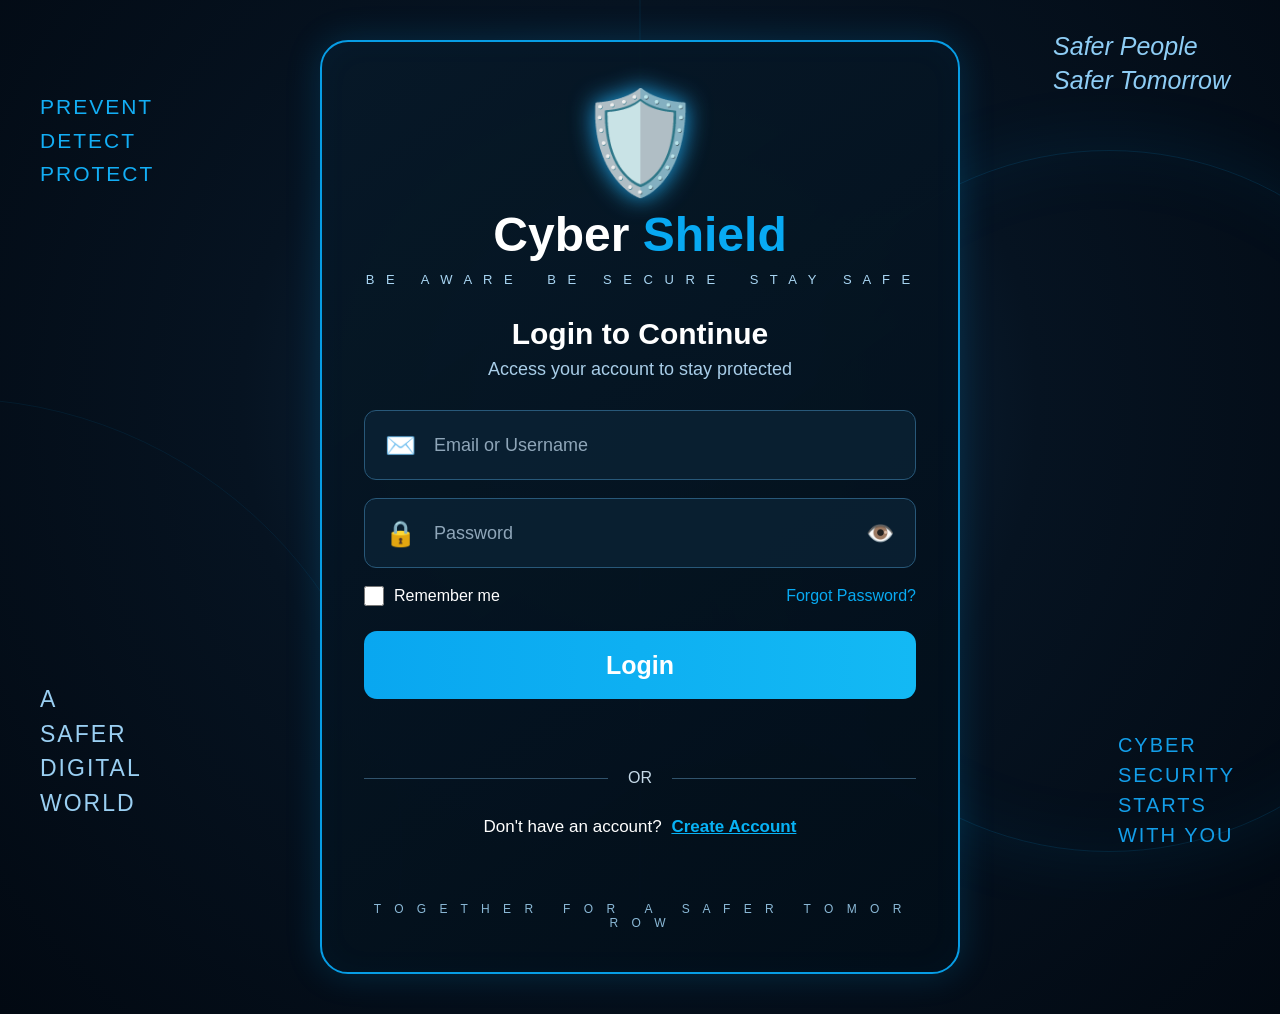
==== login.html @ 60ded63c "Add Cyber Shield Project" ====
<!DOCTYPE html>
<html lang="en">

<head>

    <meta charset="UTF-8">

    <meta name="viewport"
          content="width=device-width, initial-scale=1.0">

    <title>Login - Cyber Shield</title>

    <link rel="stylesheet" href="css/style.css">

</head>


<body class="login-page">


    <!-- Background Decoration -->

    <div class="login-background">

        <div class="cyber-lines"></div>

        <div class="login-left-text">
            PREVENT<br>
            DETECT<br>
            PROTECT
        </div>

        <div class="login-right-text">
            <i>Safer People</i><br>
            <i>Safer Tomorrow</i>
        </div>

        <div class="login-bottom-left">
            A<br>
            SAFER<br>
            DIGITAL<br>
            WORLD
        </div>

        <div class="login-bottom-right">
            CYBER<br>
            SECURITY<br>
            STARTS<br>
            WITH YOU
        </div>

    </div>


    <!-- Login Card -->

    <div class="login-container">

        <div class="login-card">


            <!-- Logo -->

            <div class="login-logo">

                <div class="shield-logo">
                    🛡️
                </div>

                <h1>
                    Cyber <span>Shield</span>
                </h1>

                <p class="logo-tagline">
                    B E &nbsp; A W A R E &nbsp;&nbsp;
                    B E &nbsp; S E C U R E &nbsp;&nbsp;
                    S T A Y &nbsp; S A F E
                </p>

            </div>


            <!-- Heading -->

            <h2>
                Login to Continue
            </h2>

            <p class="login-subtitle">
                Access your account to stay protected
            </p>


            <!-- Login Form -->

            <form id="loginForm">


                <!-- Email -->

                <div class="login-input">

                    <span>✉️</span>

                    <input
                        type="email"
                        id="loginEmail"
                        placeholder="Email or Username"
                    >

                </div>


                <!-- Password -->

                <div class="login-input">

                    <span>🔒</span>

                    <input
                        type="password"
                        id="loginPassword"
                        placeholder="Password"
                    >

                    <button
                        type="button"
                        id="toggleLoginPassword"
                        class="eye-button">

                        👁️

                    </button>

                </div>


                <!-- Remember + Forgot -->

                <div class="login-options">

                    <label class="remember">

                        <input
                            type="checkbox"
                            id="rememberMe"
                        >

                        <span>
                            Remember me
                        </span>

                    </label>


                    <a href="#" class="forgot-link">
                        Forgot Password?
                    </a>

                </div>


                <!-- Login Button -->

                <button
                    type="submit"
                    class="login-button">

                    Login

                </button>


                <!-- Result -->

                <div
                    id="loginResult"
                    class="login-result">
                </div>


            </form>


            <!-- OR -->

            <div class="or-divider">

                <span></span>

                <p>OR</p>

                <span></span>

            </div>


            <!-- Register -->

            <p class="create-account">

                Don't have an account?

                <a href="register.html">
                    Create Account
                </a>

            </p>


            <!-- Bottom Text -->

            <p class="login-footer-text">
                T O G E T H E R &nbsp; F O R &nbsp; A &nbsp;
                S A F E R &nbsp; T O M O R R O W
            </p>


        </div>

    </div>


    <script src="js/login.js"></script>

</body>

</html>
---- css/style.css ----
/* =========================
   GENERAL
========================= */

* {
    margin: 0;
    padding: 0;
    box-sizing: border-box;
}

body {
    font-family: Arial, sans-serif;
    background: #06101e;
    color: white;
}


/* =========================
   NAVBAR
========================= */

.navbar {
    height: 80px;
    padding: 0 8%;
    display: flex;
    justify-content: space-between;
    align-items: center;
    background: #08182a;
    border-bottom: 1px solid #1b3855;
}

.logo {
    font-size: 25px;
    font-weight: bold;
    color: white;
}

.nav-links {
    display: flex;
    gap: 30px;
}

.nav-links a {
    color: #dceeff;
    text-decoration: none;
    font-size: 16px;
}

.nav-links a:hover {
    color: #22d3ee;
}


/* =========================
   PASSWORD / URL PAGE
========================= */

.password-page {
    min-height: 75vh;
    padding: 70px 20px;
    display: flex;
    justify-content: center;
    align-items: center;
    background: #06101e;
}

.password-box {
    width: 100%;
    max-width: 700px;
    padding: 45px;
    background: #0b1b2d;
    border: 1px solid #1b3855;
    border-radius: 20px;
    box-shadow: 0 20px 50px rgba(0, 0, 0, 0.35);
}

.password-box h1 {
    font-size: 42px;
    margin-bottom: 15px;
}

.password-box > p {
    color: #9fb3c8;
    margin-bottom: 35px;
    font-size: 17px;
}


/* =========================
   INPUT
========================= */

.password-box input {
    width: 100%;
    padding: 17px;
    border: 1px solid #285071;
    border-radius: 10px;
    background: #071321;
    color: white;
    font-size: 16px;
    outline: none;
    margin-bottom: 20px;
}

.password-box input:focus {
    border-color: #22d3ee;
}


/* =========================
   BUTTON
========================= */

.check-btn {
    width: 100%;
    padding: 17px;
    border: none;
    border-radius: 10px;
    background: #22c7df;
    color: #03101b;
    font-size: 18px;
    font-weight: bold;
    cursor: pointer;
}

.check-btn:hover {
    background: #67e8f9;
}


/* =========================
   RESULT
========================= */

.password-result {
    margin-top: 25px;
    padding: 22px;
    border-radius: 12px;
    background: #061321;
    text-align: center;
    font-size: 20px;
    font-weight: bold;
}


/* =========================
   SECURITY CHECKS
========================= */

.url-checks {
    margin-top: 30px;
    padding-top: 25px;
    border-top: 1px solid #1b3855;
}

.url-checks h2 {
    margin-bottom: 20px;
}

.url-checks p {
    color: #b7c9da;
    margin: 15px 0;
    font-size: 16px;
}


/* =========================
   PASSWORD REQUIREMENTS
========================= */

.password-requirements {
    margin-top: 30px;
    padding-top: 25px;
    border-top: 1px solid #1b3855;
}

.password-requirements h2 {
    margin-bottom: 20px;
}


/* =========================
   STRENGTH METER
========================= */

.strength-container {
    margin-top: 25px;
}

.strength-title {
    color: white;
    font-weight: bold;
    margin-bottom: 10px;
}

.strength-bar {
    width: 100%;
    height: 12px;
    background: #17283b;
    border-radius: 20px;
    overflow: hidden;
}

.strength-fill {
    width: 0%;
    height: 100%;
    background: #22c55e;
    border-radius: 20px;
    transition: 0.4s;
}

#strength-text {
    margin-top: 10px;
    color: #9fb3c8;
    font-size: 14px;
}


/* =========================
   FOOTER
========================= */

footer {
    padding: 30px;
    text-align: center;
    background: #08182a;
    border-top: 1px solid #1b3855;
    color: #9fb3c8;
}

footer p {
    margin: 7px;
}


/* =========================
   RESPONSIVE
========================= */

@media (max-width: 768px) {

    .navbar {
        padding: 0 20px;
    }

    .nav-links {
        gap: 12px;
    }

    .nav-links a {
        font-size: 13px;
    }

    .password-box {
        padding: 25px;
    }

    .password-box h1 {
        font-size: 30px;
    }
}
/* =========================
   PHISHING AWARENESS
========================= */

.phishing-section {
    margin-top: 30px;
    padding-top: 25px;
    border-top: 1px solid #1b3855;
}

.phishing-section h2 {
    color: white;
    margin-bottom: 15px;
    font-size: 25px;
}

.phishing-section p {
    color: #b7c9da;
    font-size: 16px;
    line-height: 1.7;
    margin: 12px 0;
}


/* Phishing Example */

.phishing-example {
    margin-top: 30px;
    padding-top: 25px;
    border-top: 1px solid #1b3855;
}

.phishing-example h2 {
    margin-bottom: 20px;
}


/* Fake Message */

.fake-message {
    padding: 25px;
    background: #071321;
    border: 1px solid #713f3f;
    border-radius: 12px;
}

.fake-message strong {
    color: #ff6b6b;
    font-size: 18px;
}

.fake-message p {
    color: #b7c9da;
    line-height: 1.6;
    margin-top: 15px;
}
/* =========================
   PHISHING QUIZ
========================= */

.phishing-quiz {
    margin-top: 35px;
    padding-top: 30px;
    border-top: 1px solid #1b3855;
}

.phishing-quiz h2 {
    font-size: 26px;
    margin-bottom: 15px;
}

.phishing-quiz > p {
    color: #b7c9da;
    margin-bottom: 15px;
}

.quiz-message {
    padding: 20px;
    background: #071321;
    border: 1px solid #713f3f;
    border-radius: 12px;
    margin-bottom: 25px;
}

.quiz-message strong {
    color: #ff6b6b;
    font-size: 18px;
}

.quiz-message p {
    color: #b7c9da;
    line-height: 1.6;
    margin-top: 12px;
}

.phishing-quiz h3 {
    margin-bottom: 18px;
}

.phishing-quiz button {
    padding: 13px 25px;
    margin-right: 10px;
    border: 1px solid #22d3ee;
    border-radius: 8px;
    background: transparent;
    color: #22d3ee;
    font-size: 16px;
    font-weight: bold;
    cursor: pointer;
}

.phishing-quiz button:hover {
    background: #22d3ee;
    color: #06101e;
}

#quiz-result {
    margin-top: 20px;
    padding: 15px;
    border-radius: 8px;
    background: #061321;
    color: white;
    font-weight: bold;
}
/* Fix Phishing Quiz Position */

.password-page {
    flex-direction: column;
}

.phishing-quiz {
    width: 100%;
    max-width: 700px;
}
/* =========================
   SAFETY TIP CARDS
========================= */

.tip-card {
    display: flex;
    gap: 20px;
    align-items: flex-start;

    margin-top: 20px;
    padding: 22px;

    background: #071321;
    border: 1px solid #1b3855;
    border-radius: 14px;

    transition: 0.3s;
}

.tip-card:hover {
    transform: translateY(-4px);
    border-color: #22d3ee;
}

.tip-number {
    min-width: 45px;
    height: 45px;

    display: flex;
    justify-content: center;
    align-items: center;

    border-radius: 50%;

    background: #22d3ee;
    color: #06101e;

    font-weight: bold;
    font-size: 14px;
}

.tip-card h2 {
    color: white;
    font-size: 21px;
    margin-bottom: 8px;
}

.tip-card p {
    color: #b7c9da;
    line-height: 1.6;
    font-size: 15px;
}


/* Final Reminder */

.security-reminder {
    margin-top: 35px;
    padding: 25px;

    background: #071321;
    border: 1px solid #22d3ee;
    border-radius: 14px;

    text-align: center;
}

.security-reminder h2 {
    margin-bottom: 12px;
    color: white;
}

.security-reminder p {
    color: #b7c9da;
    line-height: 1.6;
}
/* =========================
   REPORT CYBERCRIME
========================= */

.report-alert {
    margin-top: 30px;
    padding: 25px;

    background: #1b1115;
    border: 1px solid #ef4444;
    border-radius: 14px;

    text-align: center;
}

.report-alert h2 {
    color: #ff6b6b;
    margin-bottom: 10px;
}

.helpline-number {
    font-size: 42px;
    font-weight: bold;
    color: #22d3ee;
    margin: 10px 0;
}

.report-alert p {
    color: #b7c9da;
    line-height: 1.6;
}


/* Report Cards */

.report-card {
    margin-top: 25px;
    padding: 25px;

    background: #071321;
    border: 1px solid #1b3855;
    border-radius: 14px;

    transition: 0.3s;
}

.report-card:hover {
    transform: translateY(-3px);
    border-color: #22d3ee;
}

.report-card h2 {
    color: white;
    margin-bottom: 12px;
    font-size: 23px;
}

.report-card p {
    color: #b7c9da;
    line-height: 1.7;
    margin: 10px 0;
}


/* Evidence List */

.report-card ul {
    margin-top: 15px;
    padding-left: 25px;
}

.report-card li {
    color: #b7c9da;
    margin: 12px 0;
}


/* Official Portal Button */

.report-button {
    display: inline-block;

    margin-top: 15px;
    padding: 13px 20px;

    background: #22c7df;
    color: #06101e;

    border-radius: 8px;

    text-decoration: none;
    font-weight: bold;

    transition: 0.3s;
}

.report-button:hover {
    background: #67e8f9;
}


/* Warning Card */

.warning-card {
    border-color: #713f3f;
}

.warning-card:hover {
    border-color: #ef4444;
}
/* =================================
   PREMIUM LOGIN PAGE
================================= */

.login-page {
    margin: 0;
    min-height: 100vh;
    background:
        radial-gradient(circle at 50% 40%, #12304a 0%, #061321 45%, #020912 100%);
    font-family: Arial, sans-serif;
    color: white;
    overflow-x: hidden;
}


/* Background */

.login-background {
    position: fixed;
    inset: 0;
    pointer-events: none;
    overflow: hidden;
}


/* Cyber glow lines */

.login-background::before {
    content: "";
    position: absolute;
    width: 700px;
    height: 700px;
    border: 1px solid rgba(0, 174, 255, 0.15);
    border-radius: 50%;
    right: -180px;
    top: 150px;
    box-shadow:
        0 0 80px rgba(0, 174, 255, 0.08),
        inset 0 0 80px rgba(0, 174, 255, 0.05);
}

.login-background::after {
    content: "";
    position: absolute;
    width: 900px;
    height: 900px;
    border: 1px solid rgba(0, 174, 255, 0.08);
    border-radius: 50%;
    left: -500px;
    bottom: -400px;
}


/* Left text */

.login-left-text {
    position: absolute;
    left: 40px;
    top: 90px;

    color: #13aef5;
    font-size: 21px;
    line-height: 1.6;
    letter-spacing: 2px;
}


/* Right top */

.login-right-text {
    position: absolute;
    right: 50px;
    top: 30px;

    color: #8ecdf5;
    font-size: 25px;
    line-height: 1.35;
}


/* Bottom left */

.login-bottom-left {
    position: absolute;
    left: 40px;
    bottom: 80px;

    color: #9acff2;
    font-size: 23px;
    line-height: 1.5;
    letter-spacing: 2px;
}


/* Bottom right */

.login-bottom-right {
    position: absolute;
    right: 45px;
    bottom: 50px;

    color: #139ee9;
    font-size: 20px;
    line-height: 1.5;
    letter-spacing: 2px;
}


/* Small cyber lines */

.cyber-lines {
    position: absolute;
    inset: 0;
    background:
        linear-gradient(
            90deg,
            transparent 49.9%,
            rgba(0, 174, 255, 0.08) 50%,
            transparent 50.1%
        );
}


/* Login container */

.login-container {
    position: relative;
    z-index: 2;

    min-height: 100vh;

    display: flex;
    justify-content: center;
    align-items: center;

    padding: 40px 20px;
    box-sizing: border-box;
}


/* Login card */

.login-card {
    width: 100%;
    max-width: 640px;

    padding: 42px;

    box-sizing: border-box;

    background:
        linear-gradient(
            145deg,
            rgba(7, 25, 40, 0.96),
            rgba(2, 14, 25, 0.98)
        );

    border: 2px solid #079de5;
    border-radius: 28px;

    box-shadow:
        0 0 35px rgba(0, 174, 255, 0.18),
        inset 0 0 35px rgba(0, 174, 255, 0.03);

    text-align: center;
}


/* Logo */

.login-logo {
    margin-bottom: 25px;
}

.shield-logo {
    font-size: 100px;

    margin-bottom: 5px;

    filter:
        drop-shadow(0 0 12px #22aef0);
}

.login-logo h1 {
    margin: 0;

    font-size: 48px;
    font-weight: bold;
    color: white;
}

.login-logo h1 span {
    color: #08a9f2;
}

.logo-tagline {
    margin-top: 10px;

    color: #a8d5f2;
    font-size: 13px;
    letter-spacing: 4px;
}


/* Heading */

.login-card h2 {
    margin-top: 30px;
    margin-bottom: 8px;

    font-size: 30px;
}

.login-subtitle {
    margin-bottom: 30px;

    color: #a8cde8;
    font-size: 18px;
}


/* Inputs */

.login-input {
    display: flex;
    align-items: center;

    width: 100%;
    height: 70px;

    margin-bottom: 18px;

    padding: 0 20px;

    box-sizing: border-box;

    background: rgba(10, 34, 53, 0.8);

    border: 1px solid #285879;
    border-radius: 12px;

    transition: 0.3s;
}

.login-input:focus-within {
    border-color: #10bdf5;
    box-shadow: 0 0 15px rgba(16, 189, 245, 0.2);
}

.login-input span {
    font-size: 25px;
    margin-right: 18px;
}

.login-input input {
    flex: 1;

    border: none;
    outline: none;

    background: transparent;

    color: white;
    font-size: 18px;
}

.login-input input::placeholder {
    color: #8fa6b9;
}


/* Eye button */

.eye-button {
    border: none;
    background: transparent;

    color: white;

    font-size: 23px;

    cursor: pointer;
}


/* Remember / Forgot */

.login-options {
    display: flex;
    justify-content: space-between;
    align-items: center;

    margin: 15px 0 25px;

    font-size: 16px;
}

.remember {
    display: flex;
    align-items: center;
    gap: 10px;

    color: white;
}

.remember input {
    width: 20px;
    height: 20px;
}

.forgot-link {
    color: #08aaf2;
    text-decoration: none;
}

.forgot-link:hover {
    text-decoration: underline;
}


/* Login button */

.login-button {
    width: 100%;
    height: 68px;

    border: none;
    border-radius: 13px;

    background:
        linear-gradient(
            90deg,
            #09a7f0,
            #13b9f4
        );

    color: white;

    font-size: 25px;
    font-weight: bold;

    cursor: pointer;

    transition: 0.3s;
}

.login-button:hover {
    transform: translateY(-2px);

    box-shadow:
        0 8px 25px rgba(0, 174, 255, 0.3);
}


/* Result */

.login-result {
    min-height: 25px;

    margin-top: 15px;

    font-weight: bold;
}


/* OR divider */

.or-divider {
    display: flex;
    align-items: center;

    gap: 20px;

    margin: 30px 0;
}

.or-divider span {
    flex: 1;

    height: 1px;

    background: #31536c;
}

.or-divider p {
    margin: 0;

    color: #c5d9e8;
}


/* Create account */

.create-account {
    color: white;
    font-size: 17px;
}

.create-account a {
    color: #08b2f5;
    font-weight: bold;

    margin-left: 5px;
}

.create-account a:hover {
    color: #6bdcff;
}


/* Bottom text */

.login-footer-text {
    margin-top: 65px;

    color: #8bb9d7;

    font-size: 12px;
    letter-spacing: 5px;
}


/* Mobile */

@media (max-width: 700px) {

    .login-card {
        padding: 30px 20px;
    }

    .login-logo h1 {
        font-size: 38px;
    }

    .shield-logo {
        font-size: 75px;
    }

    .login-right-text,
    .login-bottom-right,
    .login-left-text,
    .login-bottom-left {
        display: none;
    }

    .login-options {
        font-size: 14px;
    }

}
/* =================================
   DASHBOARD
================================= */

.dashboard-page {
    margin: 0;
    background: #061321;
    color: white;
    font-family: Arial, sans-serif;
}


/* Dashboard Main */

.dashboard-container {
    width: 90%;
    max-width: 1200px;

    margin: auto;
    padding: 70px 0;
}


/* Header */

.dashboard-label {
    color: #22d3ee;
    font-size: 14px;
    letter-spacing: 3px;
    font-weight: bold;
}

.dashboard-header h1 {
    font-size: 48px;
    margin: 10px 0;
}

.dashboard-header p {
    color: #9fc4df;
    font-size: 18px;
}


/* Profile */

.profile-card {
    display: flex;
    align-items: center;
    gap: 25px;

    margin-top: 40px;
    padding: 30px;

    background: #0b1b2d;

    border: 1px solid #1d4868;
    border-radius: 18px;

    box-shadow: 0 10px 30px rgba(0,0,0,0.25);
}

.profile-icon {
    width: 90px;
    height: 90px;

    display: flex;
    align-items: center;
    justify-content: center;

    border-radius: 50%;

    background: #12304a;

    font-size: 45px;
}

.profile-card h2 {
    margin: 0 0 8px;
    font-size: 28px;
}

.profile-card p {
    margin: 5px 0 15px;
    color: #9fc4df;
}

.student-badge {
    display: inline-block;

    padding: 7px 12px;

    border-radius: 20px;

    background: #0d3048;
    color: #22d3ee;

    font-size: 13px;
}


/* Security Tools */

.dashboard-title {
    margin-top: 55px;
    margin-bottom: 25px;

    font-size: 30px;
}


/* Cards Grid */

.dashboard-grid {
    display: grid;

    grid-template-columns: repeat(2, 1fr);

    gap: 25px;
}


/* Tool Card */

.dashboard-card {
    padding: 30px;

    background: #0b1b2d;

    border: 1px solid #1d4868;
    border-radius: 18px;

    transition: 0.3s;
}

.dashboard-card:hover {
    transform: translateY(-5px);

    border-color: #22d3ee;

    box-shadow:
        0 10px 30px rgba(0, 180, 230, 0.12);
}

.dashboard-card-icon {
    font-size: 40px;
    margin-bottom: 15px;
}

.dashboard-card h3 {
    font-size: 23px;
    margin-bottom: 10px;
}

.dashboard-card p {
    color: #9fc4df;

    line-height: 1.6;

    min-height: 50px;
}

.dashboard-card a {
    display: inline-block;

    margin-top: 15px;

    color: #22d3ee;

    text-decoration: none;

    font-weight: bold;
}

.dashboard-card a:hover {
    color: white;
}


/* Cyber Help */

.dashboard-help {
    display: flex;

    align-items: center;
    justify-content: space-between;

    gap: 20px;

    margin-top: 35px;
    padding: 30px;

    background: linear-gradient(
        135deg,
        #102d43,
        #0b1b2d
    );

    border: 1px solid #1d4868;
    border-radius: 18px;
}

.dashboard-help h2 {
    margin: 0 0 10px;
}

.dashboard-help p {
    margin: 0;
    color: #9fc4df;
}

.dashboard-help a {
    padding: 13px 22px;

    background: #22c7df;
    color: #061321;

    border-radius: 8px;

    text-decoration: none;
    font-weight: bold;
}


/* Logout */

.logout-section {
    text-align: center;

    margin-top: 40px;
}

.logout-button {
    padding: 13px 30px;

    background: transparent;

    color: #ff7777;

    border: 1px solid #ff5555;

    border-radius: 8px;

    font-size: 16px;
    font-weight: bold;

    cursor: pointer;
}

.logout-button:hover {
    background: #ff5555;
    color: white;
}


/* Mobile */

@media (max-width: 700px) {

    .dashboard-container {
        width: 90%;
    }

    .dashboard-header h1 {
        font-size: 35px;
    }

    .dashboard-grid {
        grid-template-columns: 1fr;
    }

    .profile-card {
        flex-direction: column;
        text-align: center;
    }

    .dashboard-help {
        flex-direction: column;
        text-align: center;
    }

}
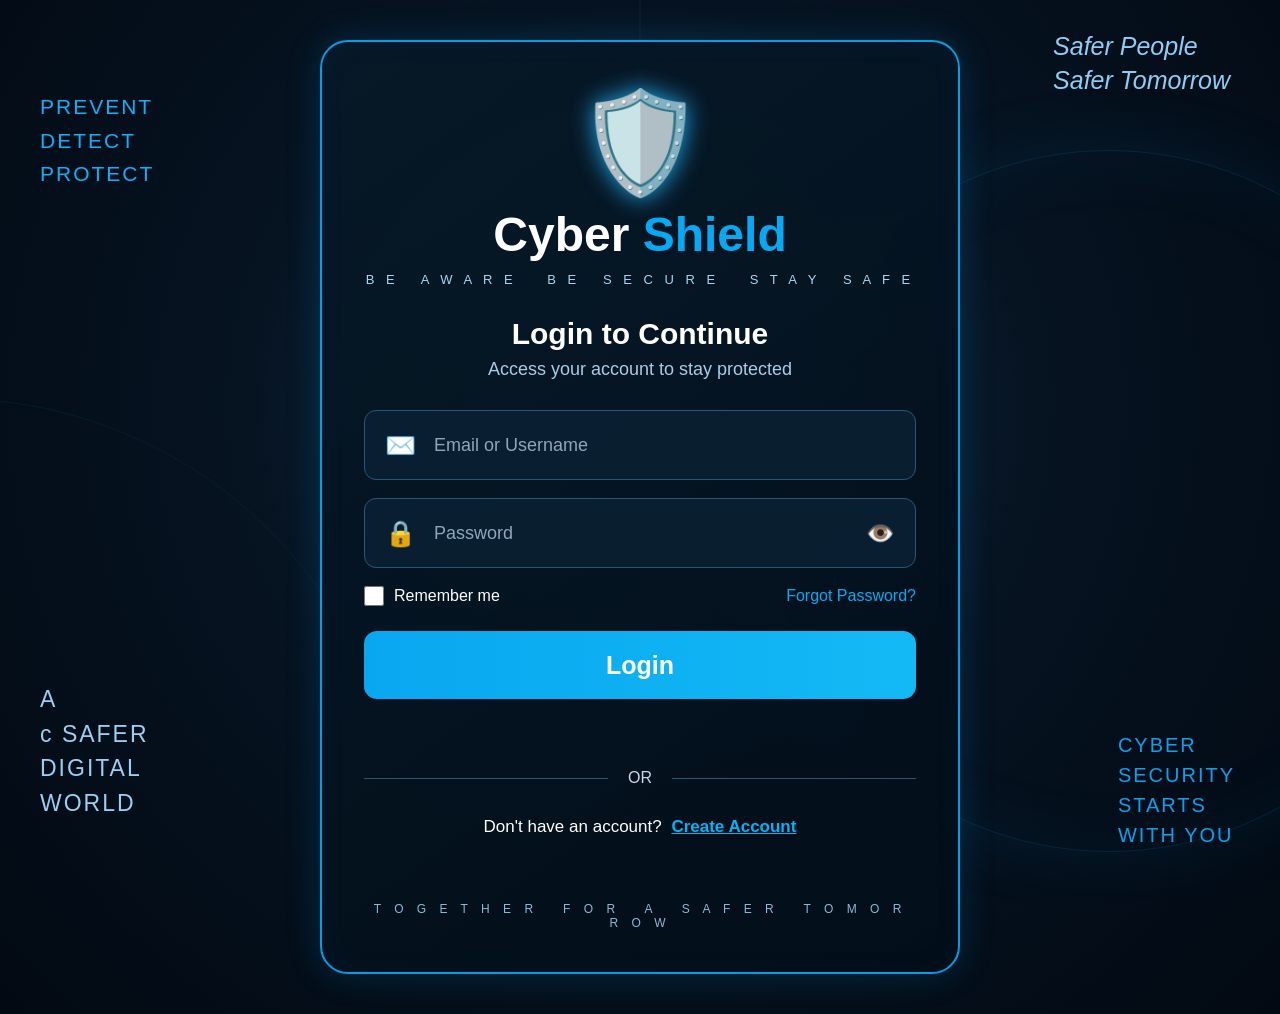
==== commit b4a577b9: "Initial commit" ====
--- a/login.html
+++ b/login.html
@@ -36,7 +36,7 @@
         </div>
 
         <div class="login-bottom-left">
-            A<br>
+            A<br>c
             SAFER<br>
             DIGITAL<br>
             WORLD
